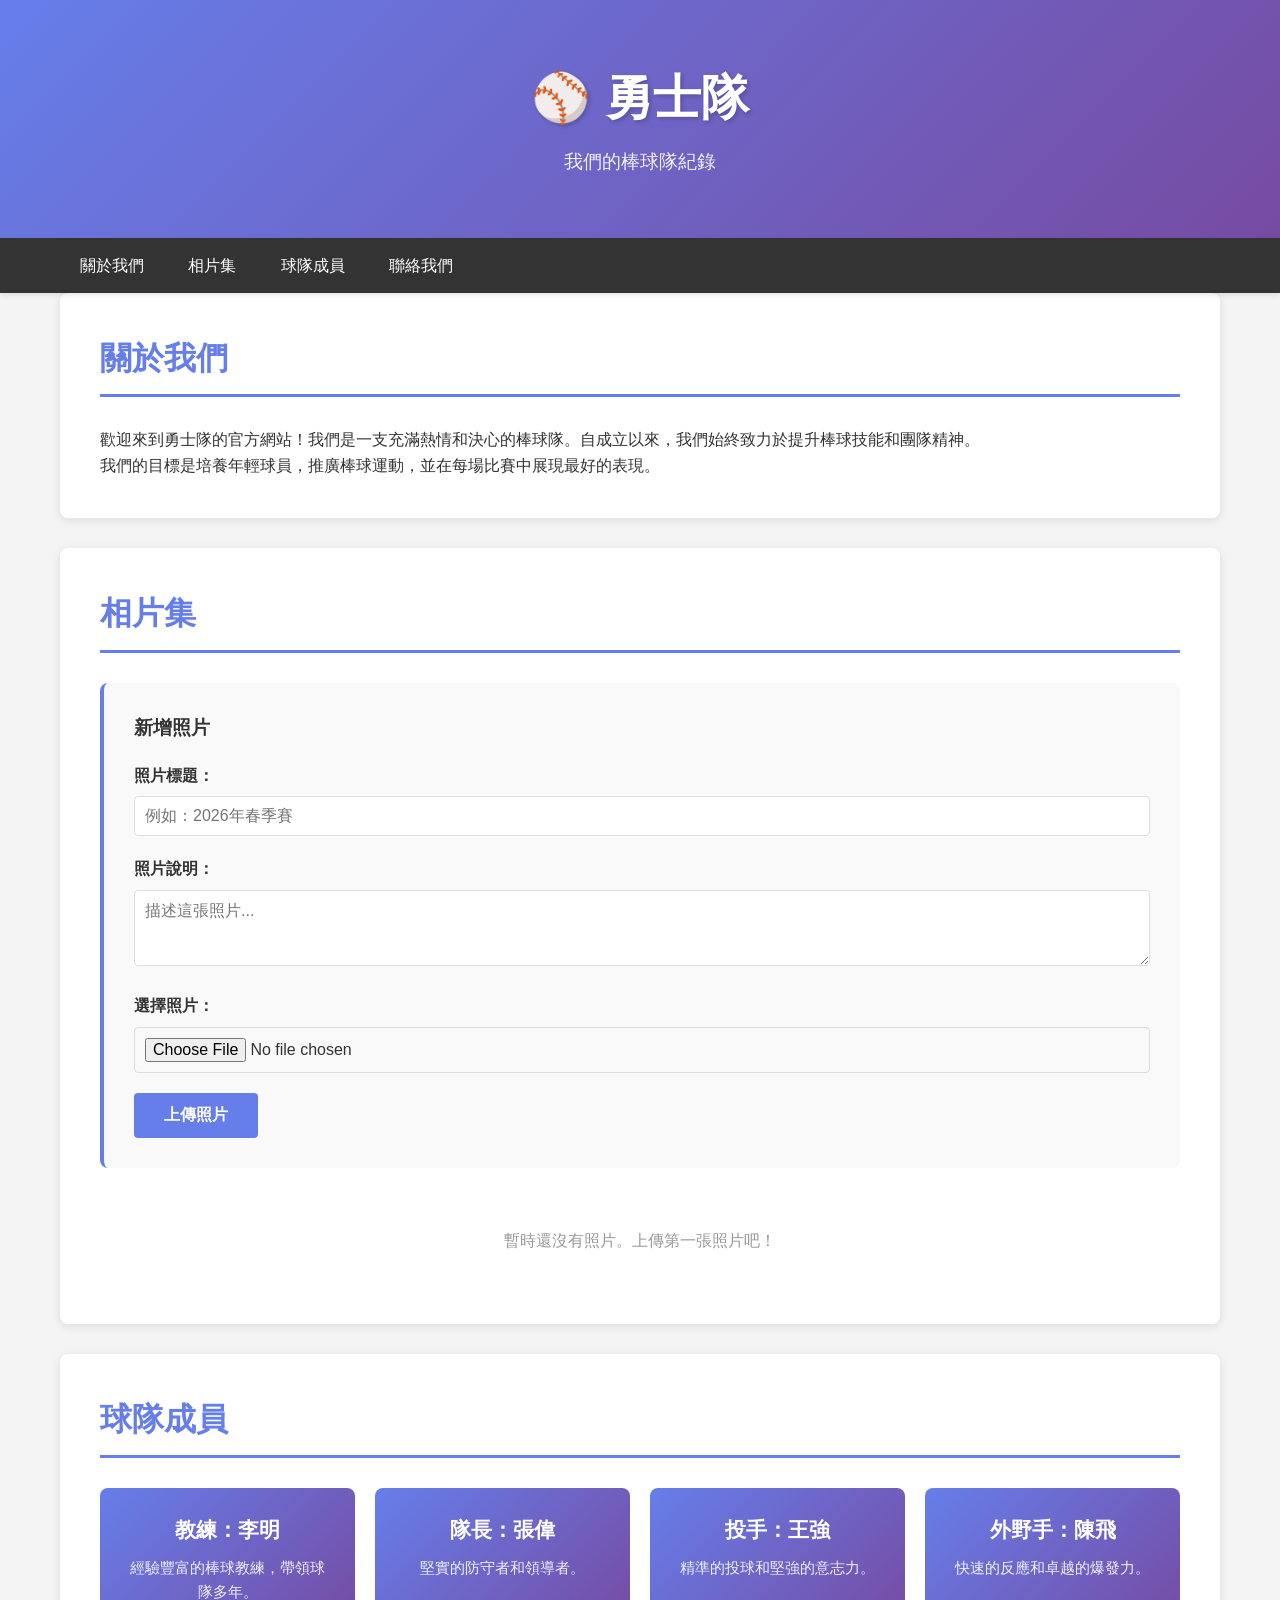
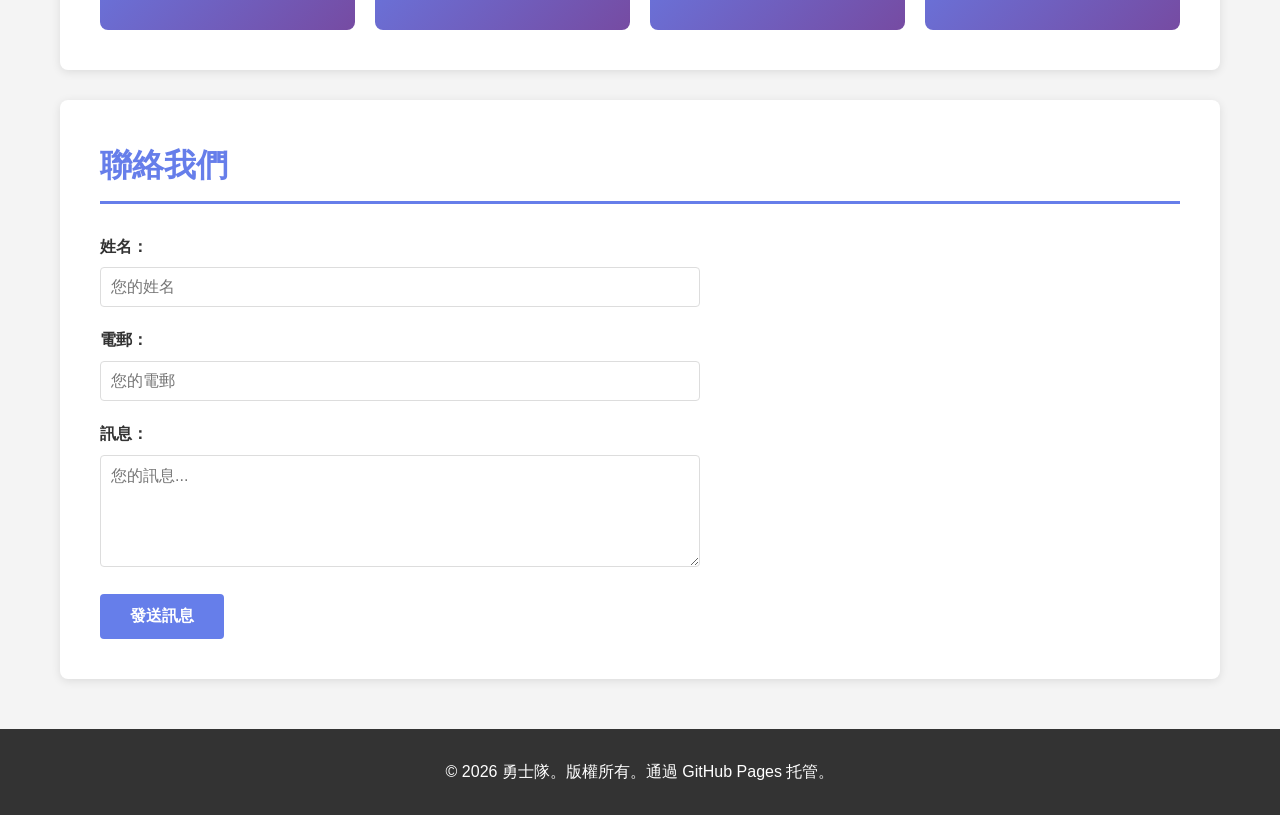
==== index.html @ 0e843469 "Add files via upload" ====
<!DOCTYPE html>
<html lang="zh-TW">
<head>
    <meta charset="UTF-8">
    <meta name="viewport" content="width=device-width, initial-scale=1.0">
    <title>棒球隊介紹</title>
    <link rel="stylesheet" href="styles.css">
</head>
<body>
    <header>
        <div class="container">
            <h1>⚾ 勇士隊</h1>
            <p class="tagline">我們的棒球隊紀錄</p>
        </div>
    </header>

    <nav class="navbar">
        <div class="container">
            <a href="#about">關於我們</a>
            <a href="#gallery">相片集</a>
            <a href="#team">球隊成員</a>
            <a href="#contact">聯絡我們</a>
        </div>
    </nav>

    <main class="container">
        <!-- 關於我們 -->
        <section id="about" class="section">
            <h2>關於我們</h2>
            <p>歡迎來到勇士隊的官方網站！我們是一支充滿熱情和決心的棒球隊。自成立以來，我們始終致力於提升棒球技能和團隊精神。</p>
            <p>我們的目標是培養年輕球員，推廣棒球運動，並在每場比賽中展現最好的表現。</p>
        </section>

        <!-- 相片集 -->
        <section id="gallery" class="section">
            <h2>相片集</h2>
            
            <div class="photo-upload">
                <h3>新增照片</h3>
                <form id="photoForm">
                    <div class="form-group">
                        <label for="photoTitle">照片標題：</label>
                        <input type="text" id="photoTitle" placeholder="例如：2026年春季賽" required>
                    </div>
                    <div class="form-group">
                        <label for="photoDescription">照片說明：</label>
                        <textarea id="photoDescription" placeholder="描述這張照片..." rows="3"></textarea>
                    </div>
                    <div class="form-group">
                        <label for="photoFile">選擇照片：</label>
                        <input type="file" id="photoFile" accept="image/*" required>
                    </div>
                    <button type="submit" class="btn">上傳照片</button>
                </form>
            </div>

            <div id="photoGallery" class="photo-gallery">
                <p class="no-photos">暫時還沒有照片。上傳第一張照片吧！</p>
            </div>
        </section>

        <!-- 球隊成員 -->
        <section id="team" class="section">
            <h2>球隊成員</h2>
            <div class="team-grid">
                <div class="team-member">
                    <h3>教練：李明</h3>
                    <p>經驗豐富的棒球教練，帶領球隊多年。</p>
                </div>
                <div class="team-member">
                    <h3>隊長：張偉</h3>
                    <p>堅實的防守者和領導者。</p>
                </div>
                <div class="team-member">
                    <h3>投手：王強</h3>
                    <p>精準的投球和堅強的意志力。</p>
                </div>
                <div class="team-member">
                    <h3>外野手：陳飛</h3>
                    <p>快速的反應和卓越的爆發力。</p>
                </div>
            </div>
        </section>

        <!-- 聯絡我們 -->
        <section id="contact" class="section">
            <h2>聯絡我們</h2>
            <form id="contactForm">
                <div class="form-group">
                    <label for="name">姓名：</label>
                    <input type="text" id="name" placeholder="您的姓名" required>
                </div>
                <div class="form-group">
                    <label for="email">電郵：</label>
                    <input type="email" id="email" placeholder="您的電郵" required>
                </div>
                <div class="form-group">
                    <label for="message">訊息：</label>
                    <textarea id="message" placeholder="您的訊息..." rows="5" required></textarea>
                </div>
                <button type="submit" class="btn">發送訊息</button>
                <p id="contactMessage"></p>
            </form>
        </section>
    </main>

    <footer>
        <div class="container">
            <p>&copy; 2026 勇士隊。版權所有。通過 GitHub Pages 托管。</p>
        </div>
    </footer>

    <script src="script.js"></script>
</body>
</html>
---- styles.css ----
/* 全體樣式 */
* {
    margin: 0;
    padding: 0;
    box-sizing: border-box;
}

body {
    font-family: 'Segoe UI', Tahoma, Geneva, Verdana, sans-serif;
    line-height: 1.6;
    color: #333;
    background-color: #f4f4f4;
}

.container {
    max-width: 1200px;
    margin: 0 auto;
    padding: 0 20px;
}

/* 標題 */
header {
    background: linear-gradient(135deg, #667eea 0%, #764ba2 100%);
    color: white;
    padding: 60px 0;
    text-align: center;
}

header h1 {
    font-size: 3em;
    margin-bottom: 10px;
    text-shadow: 2px 2px 4px rgba(0,0,0,0.2);
}

header .tagline {
    font-size: 1.2em;
    opacity: 0.9;
}

/* 導航欄 */
.navbar {
    background-color: #333;
    padding: 15px 0;
    position: sticky;
    top: 0;
    z-index: 100;
    box-shadow: 0 2px 5px rgba(0,0,0,0.1);
}

.navbar a {
    color: white;
    text-decoration: none;
    margin: 0 20px;
    transition: color 0.3s ease;
    display: inline-block;
}

.navbar a:hover {
    color: #667eea;
}

/* 主要內容 */
main {
    padding: 40px 0;
}

.section {
    background: white;
    padding: 40px;
    margin-bottom: 30px;
    border-radius: 8px;
    box-shadow: 0 2px 10px rgba(0,0,0,0.1);
}

.section h2 {
    color: #667eea;
    margin-bottom: 30px;
    font-size: 2em;
    border-bottom: 3px solid #667eea;
    padding-bottom: 10px;
}

/* 照片上傳 */
.photo-upload {
    background-color: #f9f9f9;
    padding: 30px;
    border-radius: 8px;
    margin-bottom: 30px;
    border-left: 4px solid #667eea;
}

.photo-upload h3 {
    color: #333;
    margin-bottom: 20px;
}

.form-group {
    margin-bottom: 20px;
}

.form-group label {
    display: block;
    margin-bottom: 8px;
    font-weight: bold;
    color: #333;
}

.form-group input[type="text"],
.form-group input[type="email"],
.form-group input[type="file"],
.form-group textarea {
    width: 100%;
    padding: 10px;
    border: 1px solid #ddd;
    border-radius: 4px;
    font-family: Arial, sans-serif;
    font-size: 1em;
}

.form-group textarea {
    resize: vertical;
}

.form-group input:focus,
.form-group textarea:focus {
    outline: none;
    border-color: #667eea;
    box-shadow: 0 0 5px rgba(102, 126, 234, 0.3);
}

/* 按鈕 */
.btn {
    background-color: #667eea;
    color: white;
    padding: 12px 30px;
    border: none;
    border-radius: 4px;
    cursor: pointer;
    font-size: 1em;
    font-weight: bold;
    transition: background-color 0.3s ease;
}

.btn:hover {
    background-color: #764ba2;
}

/* 照片相冊 */
.photo-gallery {
    display: grid;
    grid-template-columns: repeat(auto-fill, minmax(300px, 1fr));
    gap: 20px;
    margin-top: 20px;
}

.photo-card {
    background: white;
    border-radius: 8px;
    overflow: hidden;
    box-shadow: 0 2px 8px rgba(0,0,0,0.15);
    transition: transform 0.3s ease;
}

.photo-card:hover {
    transform: translateY(-5px);
    box-shadow: 0 5px 15px rgba(0,0,0,0.2);
}

.photo-card img {
    width: 100%;
    height: 200px;
    object-fit: cover;
}

.photo-card-content {
    padding: 15px;
}

.photo-card h3 {
    color: #667eea;
    margin-bottom: 8px;
}

.photo-card p {
    color: #666;
    font-size: 0.95em;
    margin-bottom: 10px;
}

.photo-date {
    color: #999;
    font-size: 0.85em;
}

.delete-btn {
    background-color: #e74c3c;
    color: white;
    border: none;
    padding: 6px 12px;
    border-radius: 4px;
    cursor: pointer;
    font-size: 0.85em;
    margin-top: 10px;
}

.delete-btn:hover {
    background-color: #c0392b;
}

.no-photos {
    text-align: center;
    color: #999;
    padding: 30px;
    grid-column: 1 / -1;
}

/* 球隊成員 */
.team-grid {
    display: grid;
    grid-template-columns: repeat(auto-fit, minmax(250px, 1fr));
    gap: 20px;
}

.team-member {
    background: linear-gradient(135deg, #667eea 0%, #764ba2 100%);
    color: white;
    padding: 25px;
    border-radius: 8px;
    text-align: center;
    transition: transform 0.3s ease;
}

.team-member:hover {
    transform: scale(1.05);
}

.team-member h3 {
    font-size: 1.3em;
    margin-bottom: 10px;
}

.team-member p {
    font-size: 0.95em;
    opacity: 0.9;
}

/* 頁尾 */
footer {
    background-color: #333;
    color: white;
    text-align: center;
    padding: 30px 0;
    margin-top: 50px;
}

/* 聯絡表單 */
#contactForm {
    max-width: 600px;
}

#contactMessage {
    margin-top: 15px;
    padding: 10px;
    border-radius: 4px;
    text-align: center;
    display: none;
}

#contactMessage.success {
    display: block;
    background-color: #d4edda;
    color: #155724;
    border: 1px solid #c3e6cb;
}

#contactMessage.error {
    display: block;
    background-color: #f8d7da;
    color: #721c24;
    border: 1px solid #f5c6cb;
}

/* 響應式設計 */
@media (max-width: 768px) {
    header h1 {
        font-size: 2em;
    }

    .navbar a {
        display: block;
        margin: 5px 0;
        padding: 10px;
        border-bottom: 1px solid #555;
    }

    .section {
        padding: 20px;
    }

    .photo-gallery {
        grid-template-columns: 1fr;
    }

    .team-grid {
        grid-template-columns: 1fr;
    }
}
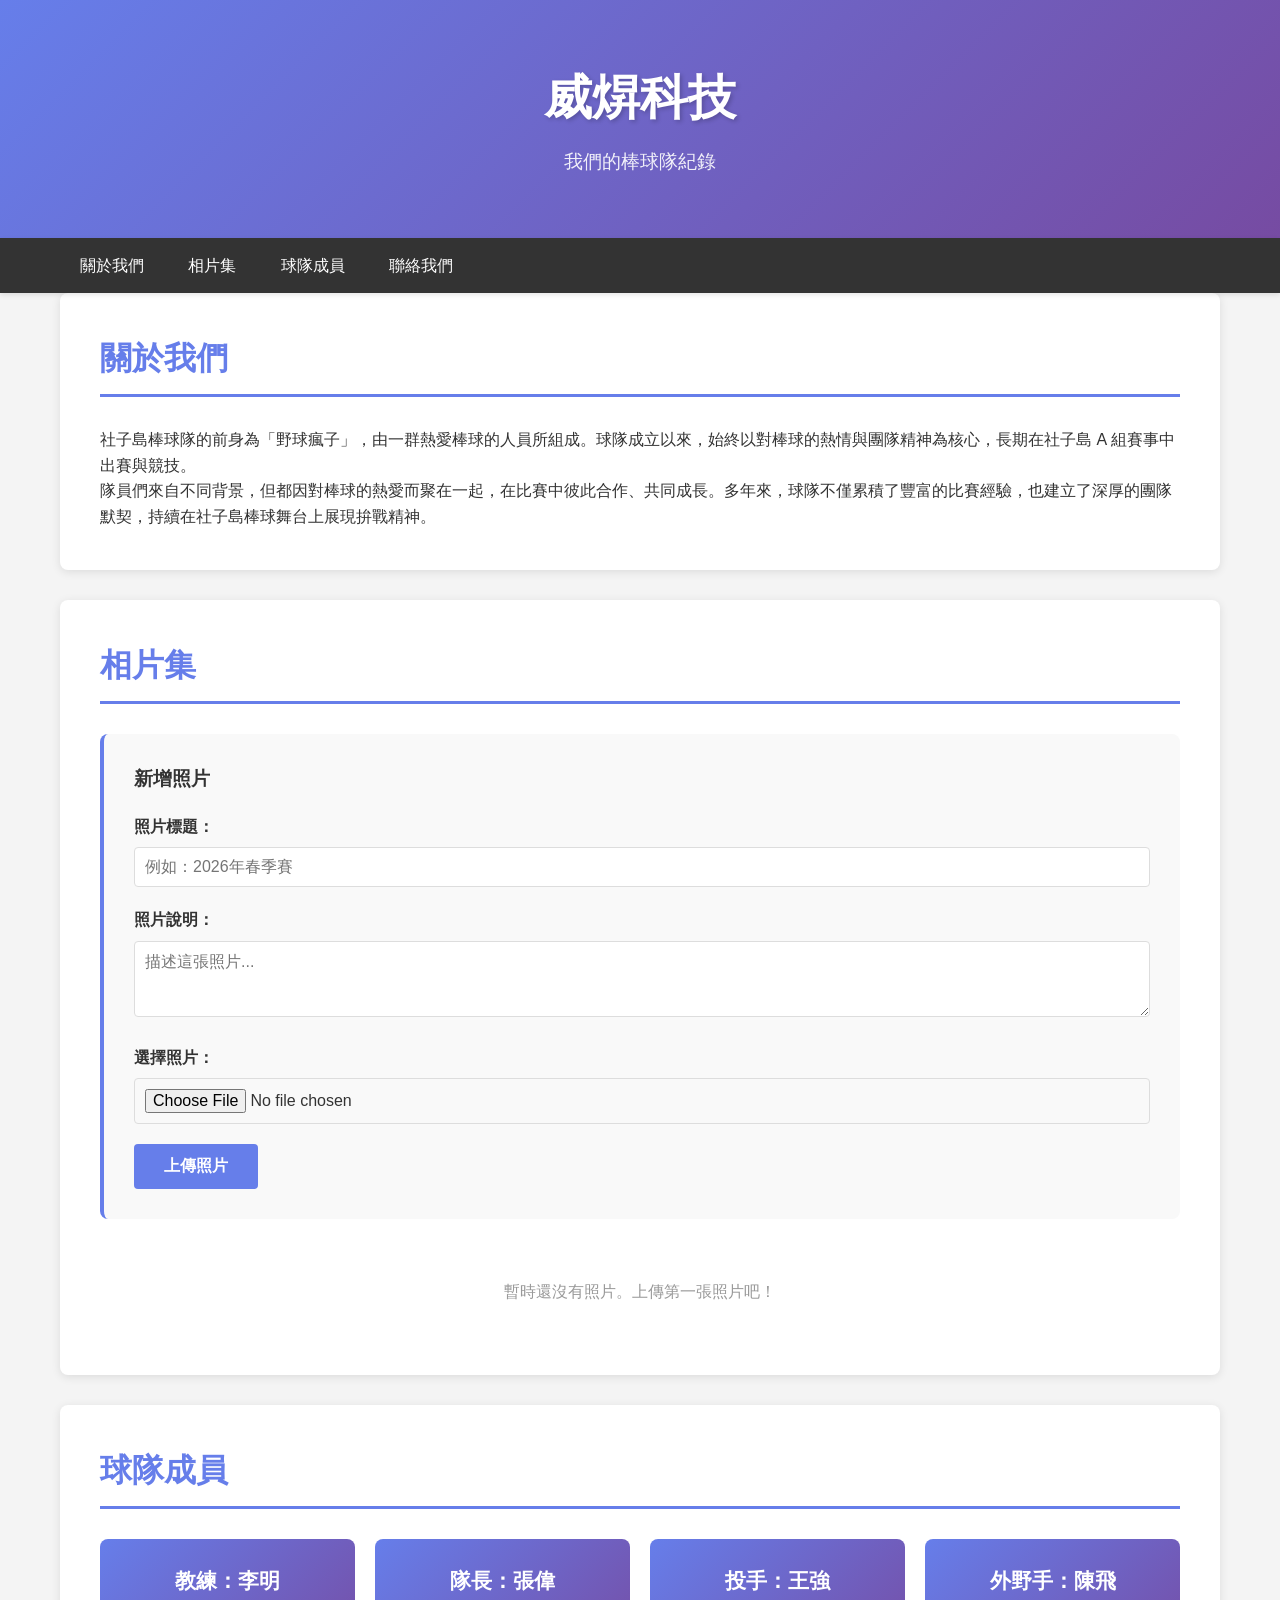
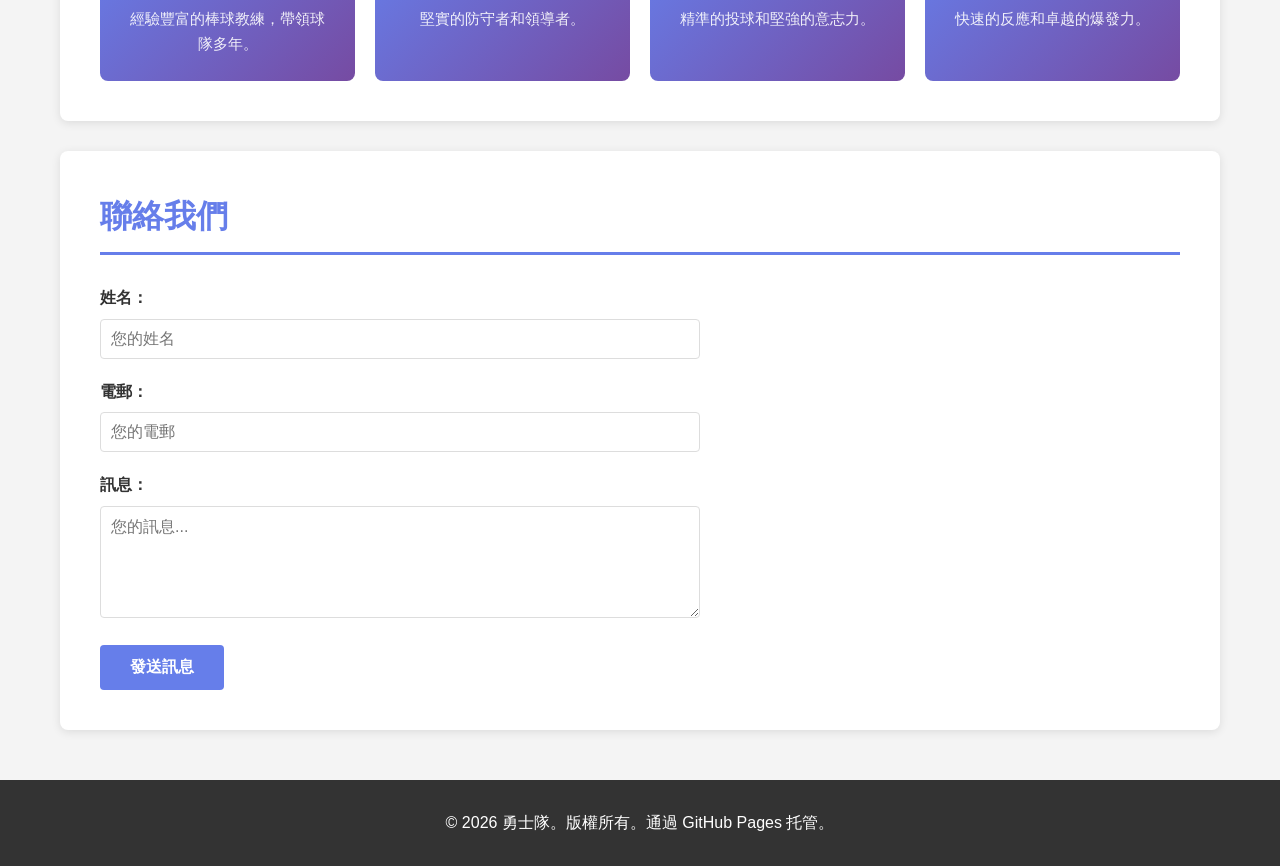
==== commit 71735c5c: "Change team name and update about section Updated team name and about section content." ====
--- a/index.html
+++ b/index.html
@@ -9,7 +9,7 @@
 <body>
     <header>
         <div class="container">
-            <h1>⚾ 勇士隊</h1>
+            <h1>威焺科技</h1>
             <p class="tagline">我們的棒球隊紀錄</p>
         </div>
     </header>
@@ -27,8 +27,8 @@
         <!-- 關於我們 -->
         <section id="about" class="section">
             <h2>關於我們</h2>
-            <p>歡迎來到勇士隊的官方網站！我們是一支充滿熱情和決心的棒球隊。自成立以來，我們始終致力於提升棒球技能和團隊精神。</p>
-            <p>我們的目標是培養年輕球員，推廣棒球運動，並在每場比賽中展現最好的表現。</p>
+            <p>社子島棒球隊的前身為「野球瘋子」，由一群熱愛棒球的人員所組成。球隊成立以來，始終以對棒球的熱情與團隊精神為核心，長期在社子島 A 組賽事中出賽與競技。</p>
+            <p>隊員們來自不同背景，但都因對棒球的熱愛而聚在一起，在比賽中彼此合作、共同成長。多年來，球隊不僅累積了豐富的比賽經驗，也建立了深厚的團隊默契，持續在社子島棒球舞台上展現拚戰精神。</p>
         </section>
 
         <!-- 相片集 -->
@@ -113,3 +113,4 @@
     <script src="script.js"></script>
 </body>
 </html>
+
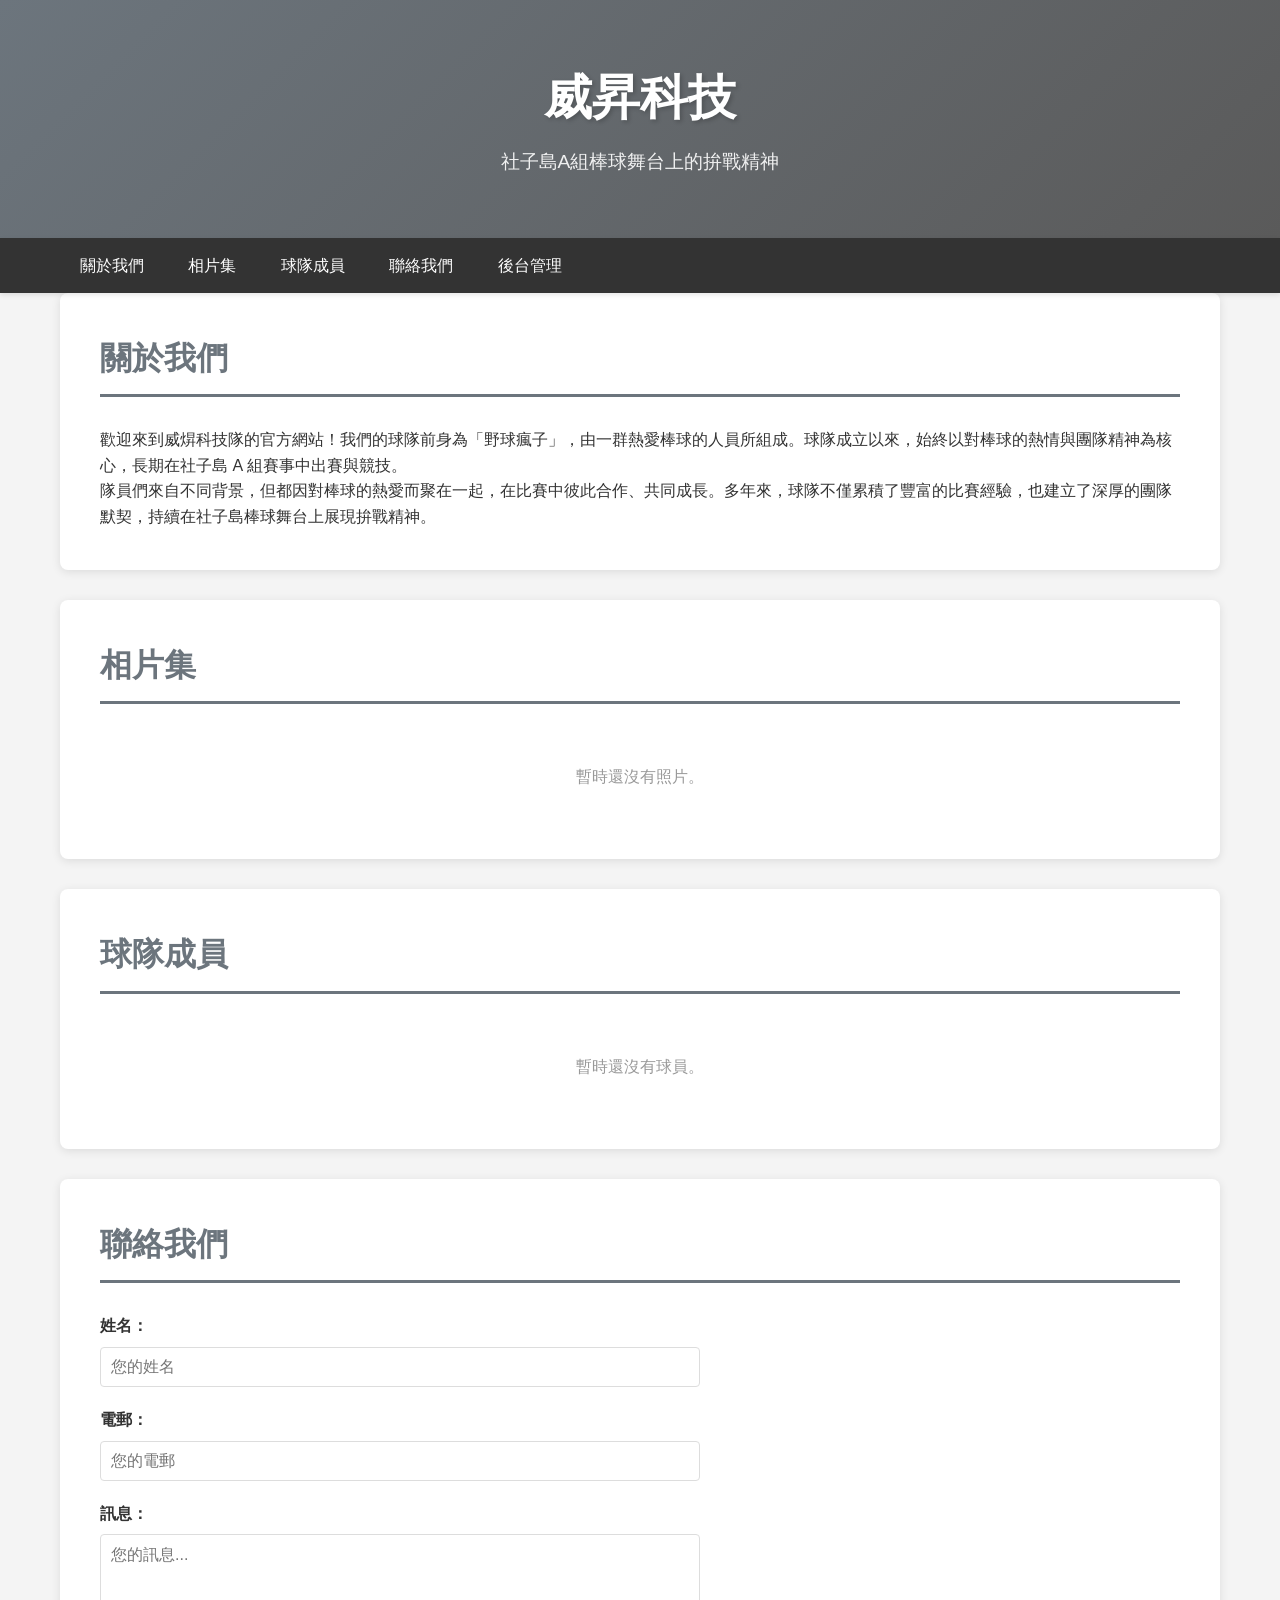
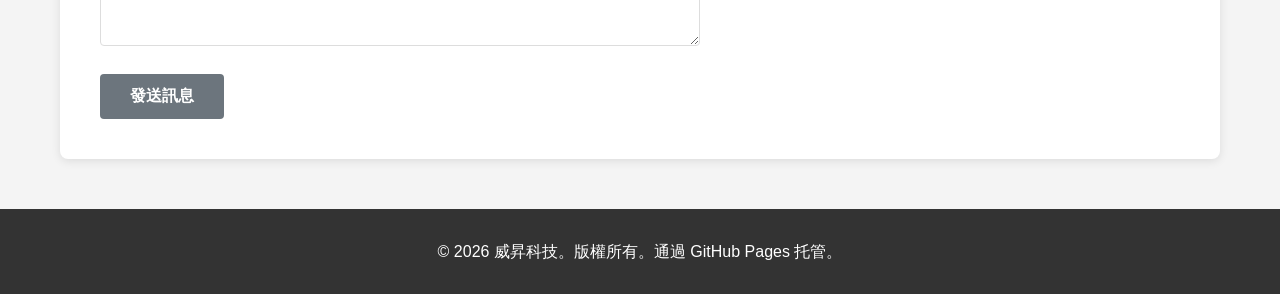
==== commit f10221b3: "Add files via upload" ====
--- a/index.html
+++ b/index.html
@@ -3,14 +3,14 @@
 <head>
     <meta charset="UTF-8">
     <meta name="viewport" content="width=device-width, initial-scale=1.0">
-    <title>棒球隊介紹</title>
+    <title>威焺科技隊 - 官方網站</title>
     <link rel="stylesheet" href="styles.css">
 </head>
 <body>
     <header>
         <div class="container">
-            <h1>威焺科技</h1>
-            <p class="tagline">我們的棒球隊紀錄</p>
+            <h1>威昇科技</h1>
+            <p class="tagline">社子島A組棒球舞台上的拚戰精神</p>
         </div>
     </header>
 
@@ -20,6 +20,7 @@
             <a href="#gallery">相片集</a>
             <a href="#team">球隊成員</a>
             <a href="#contact">聯絡我們</a>
+            <a href="admin.html" class="admin-link">後台管理</a>
         </div>
     </nav>
 
@@ -27,7 +28,7 @@
         <!-- 關於我們 -->
         <section id="about" class="section">
             <h2>關於我們</h2>
-            <p>社子島棒球隊的前身為「野球瘋子」，由一群熱愛棒球的人員所組成。球隊成立以來，始終以對棒球的熱情與團隊精神為核心，長期在社子島 A 組賽事中出賽與競技。</p>
+            <p>歡迎來到威焺科技隊的官方網站！我們的球隊前身為「野球瘋子」，由一群熱愛棒球的人員所組成。球隊成立以來，始終以對棒球的熱情與團隊精神為核心，長期在社子島 A 組賽事中出賽與競技。</p>
             <p>隊員們來自不同背景，但都因對棒球的熱愛而聚在一起，在比賽中彼此合作、共同成長。多年來，球隊不僅累積了豐富的比賽經驗，也建立了深厚的團隊默契，持續在社子島棒球舞台上展現拚戰精神。</p>
         </section>
 
@@ -35,50 +36,18 @@
         <section id="gallery" class="section">
             <h2>相片集</h2>
             
-            <div class="photo-upload">
-                <h3>新增照片</h3>
-                <form id="photoForm">
-                    <div class="form-group">
-                        <label for="photoTitle">照片標題：</label>
-                        <input type="text" id="photoTitle" placeholder="例如：2026年春季賽" required>
-                    </div>
-                    <div class="form-group">
-                        <label for="photoDescription">照片說明：</label>
-                        <textarea id="photoDescription" placeholder="描述這張照片..." rows="3"></textarea>
-                    </div>
-                    <div class="form-group">
-                        <label for="photoFile">選擇照片：</label>
-                        <input type="file" id="photoFile" accept="image/*" required>
-                    </div>
-                    <button type="submit" class="btn">上傳照片</button>
-                </form>
-            </div>
-
             <div id="photoGallery" class="photo-gallery">
-                <p class="no-photos">暫時還沒有照片。上傳第一張照片吧！</p>
+                <p class="no-photos">暫時還沒有照片。</p>
             </div>
         </section>
 
         <!-- 球隊成員 -->
         <section id="team" class="section">
             <h2>球隊成員</h2>
-            <div class="team-grid">
-                <div class="team-member">
-                    <h3>教練：李明</h3>
-                    <p>經驗豐富的棒球教練，帶領球隊多年。</p>
-                </div>
-                <div class="team-member">
-                    <h3>隊長：張偉</h3>
-                    <p>堅實的防守者和領導者。</p>
-                </div>
-                <div class="team-member">
-                    <h3>投手：王強</h3>
-                    <p>精準的投球和堅強的意志力。</p>
-                </div>
-                <div class="team-member">
-                    <h3>外野手：陳飛</h3>
-                    <p>快速的反應和卓越的爆發力。</p>
-                </div>
+            
+            <div id="teamGrid" class="team-grid">
+                <!-- 球員將動態加載到這裡 -->
+                <p class="no-players">暫時還沒有球員。</p>
             </div>
         </section>
 
@@ -106,11 +75,10 @@
 
     <footer>
         <div class="container">
-            <p>&copy; 2026 勇士隊。版權所有。通過 GitHub Pages 托管。</p>
+            <p>&copy; 2026 威昇科技。版權所有。通過 GitHub Pages 托管。</p>
         </div>
     </footer>
 
     <script src="script.js"></script>
 </body>
 </html>
-
--- a/styles.css
+++ b/styles.css
@@ -20,7 +20,7 @@
 
 /* 標題 */
 header {
-    background: linear-gradient(135deg, #667eea 0%, #764ba2 100%);
+    background: linear-gradient(135deg, #6c757d 0%, #5a5a5a 100%);
     color: white;
     padding: 60px 0;
     text-align: center;
@@ -56,7 +56,7 @@
 }
 
 .navbar a:hover {
-    color: #667eea;
+    color: #6c757d;
 }
 
 /* 主要內容 */
@@ -73,10 +73,10 @@
 }
 
 .section h2 {
-    color: #667eea;
+    color: #6c757d;
     margin-bottom: 30px;
     font-size: 2em;
-    border-bottom: 3px solid #667eea;
+    border-bottom: 3px solid #6c757d;
     padding-bottom: 10px;
 }
 
@@ -86,10 +86,24 @@
     padding: 30px;
     border-radius: 8px;
     margin-bottom: 30px;
-    border-left: 4px solid #667eea;
+    border-left: 4px solid #6c757d;
 }
 
 .photo-upload h3 {
+    color: #333;
+    margin-bottom: 20px;
+}
+
+/* 球員新增 */
+.team-add {
+    background-color: #f9f9f9;
+    padding: 30px;
+    border-radius: 8px;
+    margin-bottom: 30px;
+    border-left: 4px solid #6c757d;
+}
+
+.team-add h3 {
     color: #333;
     margin-bottom: 20px;
 }
@@ -124,13 +138,13 @@
 .form-group input:focus,
 .form-group textarea:focus {
     outline: none;
-    border-color: #667eea;
-    box-shadow: 0 0 5px rgba(102, 126, 234, 0.3);
+    border-color: #6c757d;
+    box-shadow: 0 0 5px rgba(108, 117, 125, 0.3);
 }
 
 /* 按鈕 */
 .btn {
-    background-color: #667eea;
+    background-color: #6c757d;
     color: white;
     padding: 12px 30px;
     border: none;
@@ -142,7 +156,7 @@
 }
 
 .btn:hover {
-    background-color: #764ba2;
+    background-color: #5a5a5a;
 }
 
 /* 照片相冊 */
@@ -177,7 +191,7 @@
 }
 
 .photo-card h3 {
-    color: #667eea;
+    color: #6c757d;
     margin-bottom: 8px;
 }
 
@@ -190,6 +204,7 @@
 .photo-date {
     color: #999;
     font-size: 0.85em;
+    margin-bottom: 10px;
 }
 
 .delete-btn {
@@ -217,31 +232,70 @@
 /* 球隊成員 */
 .team-grid {
     display: grid;
-    grid-template-columns: repeat(auto-fit, minmax(250px, 1fr));
+    grid-template-columns: repeat(auto-fit, minmax(280px, 1fr));
     gap: 20px;
 }
 
 .team-member {
-    background: linear-gradient(135deg, #667eea 0%, #764ba2 100%);
+    background: linear-gradient(135deg, #6c757d 0%, #5a5a5a 100%);
     color: white;
     padding: 25px;
     border-radius: 8px;
     text-align: center;
     transition: transform 0.3s ease;
+    position: relative;
 }
 
 .team-member:hover {
     transform: scale(1.05);
 }
 
+.player-avatar {
+    width: 100px;
+    height: 100px;
+    border-radius: 50%;
+    object-fit: cover;
+    margin: 0 auto 15px;
+    border: 4px solid rgba(255, 255, 255, 0.3);
+}
+
 .team-member h3 {
     font-size: 1.3em;
-    margin-bottom: 10px;
+    margin-bottom: 8px;
+}
+
+.team-member .position {
+    font-size: 0.9em;
+    opacity: 0.8;
+    margin-bottom: 8px;
 }
 
 .team-member p {
     font-size: 0.95em;
     opacity: 0.9;
+    margin-bottom: 15px;
+}
+
+.delete-player-btn {
+    background-color: rgba(255, 255, 255, 0.3);
+    color: white;
+    border: 1px solid white;
+    padding: 6px 12px;
+    border-radius: 4px;
+    cursor: pointer;
+    font-size: 0.85em;
+    transition: background-color 0.3s ease;
+}
+
+.delete-player-btn:hover {
+    background-color: rgba(255, 255, 255, 0.5);
+}
+
+.no-players {
+    text-align: center;
+    color: #999;
+    padding: 30px;
+    grid-column: 1 / -1;
 }
 
 /* 頁尾 */
